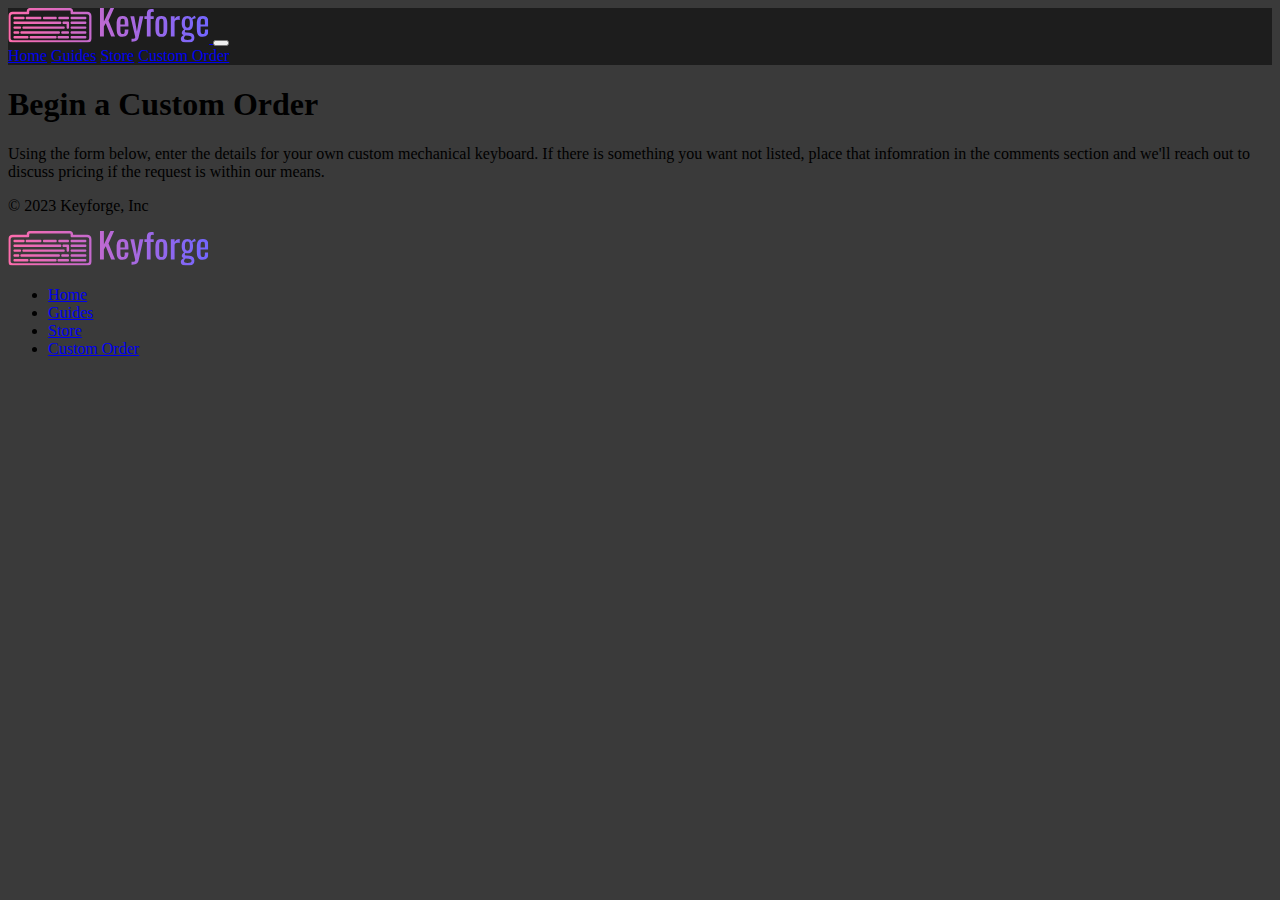
==== customOrders.html @ 04077f74 "adding initial files and folders, rough skeleton is made" ====
<!doctype html>
<html lang="en">

<head>
      <!-- Required meta tags -->
      <meta charset="utf-8">
      <meta name="viewport" content="width=device-width, initial-scale=1">

      <!-- Bootstrap CSS -->
      <link href="https://cdn.jsdelivr.net/npm/bootstrap@5.1.3/dist/css/bootstrap.min.css" rel="stylesheet"
            integrity="sha384-1BmE4kWBq78iYhFldvKuhfTAU6auU8tT94WrHftjDbrCEXSU1oBoqyl2QvZ6jIW3" crossorigin="anonymous">
      <!-- Custom styles link-->
      <link rel="stylesheet" href="./styles/style.css">

      <title>Keyforge :: Custom Orders</title>
</head>

<body>
      <!-- Fixed Navbar -->
      <nav class="navbar sticky-top navbar-expand-lg navbar-dark">
            <div class="container-fluid">
                  <a class="navbar-brand" href="./index.html">
                        <img src="./images/logo-no-background.svg" alt="Keyforge logo" height="35">
                  </a>
                  <button class="navbar-toggler" type="button" data-bs-toggle="collapse" data-bs-target="#navbarNavAltMarkup"
                        aria-controls="navbarNavAltMarkup" aria-expanded="false" aria-label="Toggle navigation">
                        <span class="navbar-toggler-icon"></span>
                  </button>
                  <div class="collapse navbar-collapse" id="navbarNavAltMarkup">
                        <div class="navbar-nav">
                              <a class="nav-link" href="./index.html">Home</a>
                              <a class="nav-link" href="./guides.html">Guides</a>
                              <a class="nav-link" href="./store.html">Store</a>
                              <a class="nav-link active" aria-current="page" href="./customOrders.html">Custom Order</a>
                        </div>
                  </div>
            </div>
      </nav>

      <!-- Begin page content -->
      <main class="flex-shrink-0 h-100">
            <div class="container">
                  <h1 class="mt-5">Begin a Custom Order</h1>
                  <p class="lead">Using the form below, enter the details for your own custom mechanical keyboard.  If there is something you want not listed, place that infomration in the comments section and we'll reach out to discuss pricing if the request is within our means.</p>
            </div>
      </main>

      <!--Fixed Footer -->
      <footer class=" footer mt-auto d-flex flex-wrap justify-content-between align-items-center py-3 my-4 border-top">
            <div class="container w-75 p-3 d-flex">
                   <p class="col-md-4 mb-0 text-muted">&copy; 2023 Keyforge, Inc</p>
      
            <a href="./index.html"
                  class="col-md-4 d-flex align-items-center justify-content-center mb-3 mb-md-0 me-md-auto link-dark text-decoration-none">
                                          <img src="./images/logo-no-background.svg" alt="Keyforge logo" height="35">

            </a>
      
            <ul class="nav col-md-4 justify-content-end">
                  <li class="nav-item"><a href="./index.html" class="nav-link px-2 text-muted">Home</a></li>
                  <li class="nav-item"><a href="./guides.html" class="nav-link px-2 text-muted">Guides</a></li>
                  <li class="nav-item"><a href="./store.html" class="nav-link px-2 text-muted">Store</a></li>
                  <li class="nav-item"><a href="./customOrders.html" class="nav-link px-2 text-muted">Custom Order</a></li>
            </ul>
            </div>
           
      </footer>
      <!--Bundled bootstrap & popper-->
      <script src="https://cdn.jsdelivr.net/npm/bootstrap@5.1.3/dist/js/bootstrap.bundle.min.js"
            integrity="sha384-ka7Sk0Gln4gmtz2MlQnikT1wXgYsOg+OMhuP+IlRH9sENBO0LRn5q+8nbTov4+1p"
            crossorigin="anonymous"></script>
</body>

</html>
---- styles/style.css ----
:root {
      --black: rgb(29, 29, 29);
      --gray: rgb(58, 58, 58);
}

body {
      background-color: var(--gray);
}

.navbar {
      background-color: var(--black);
}
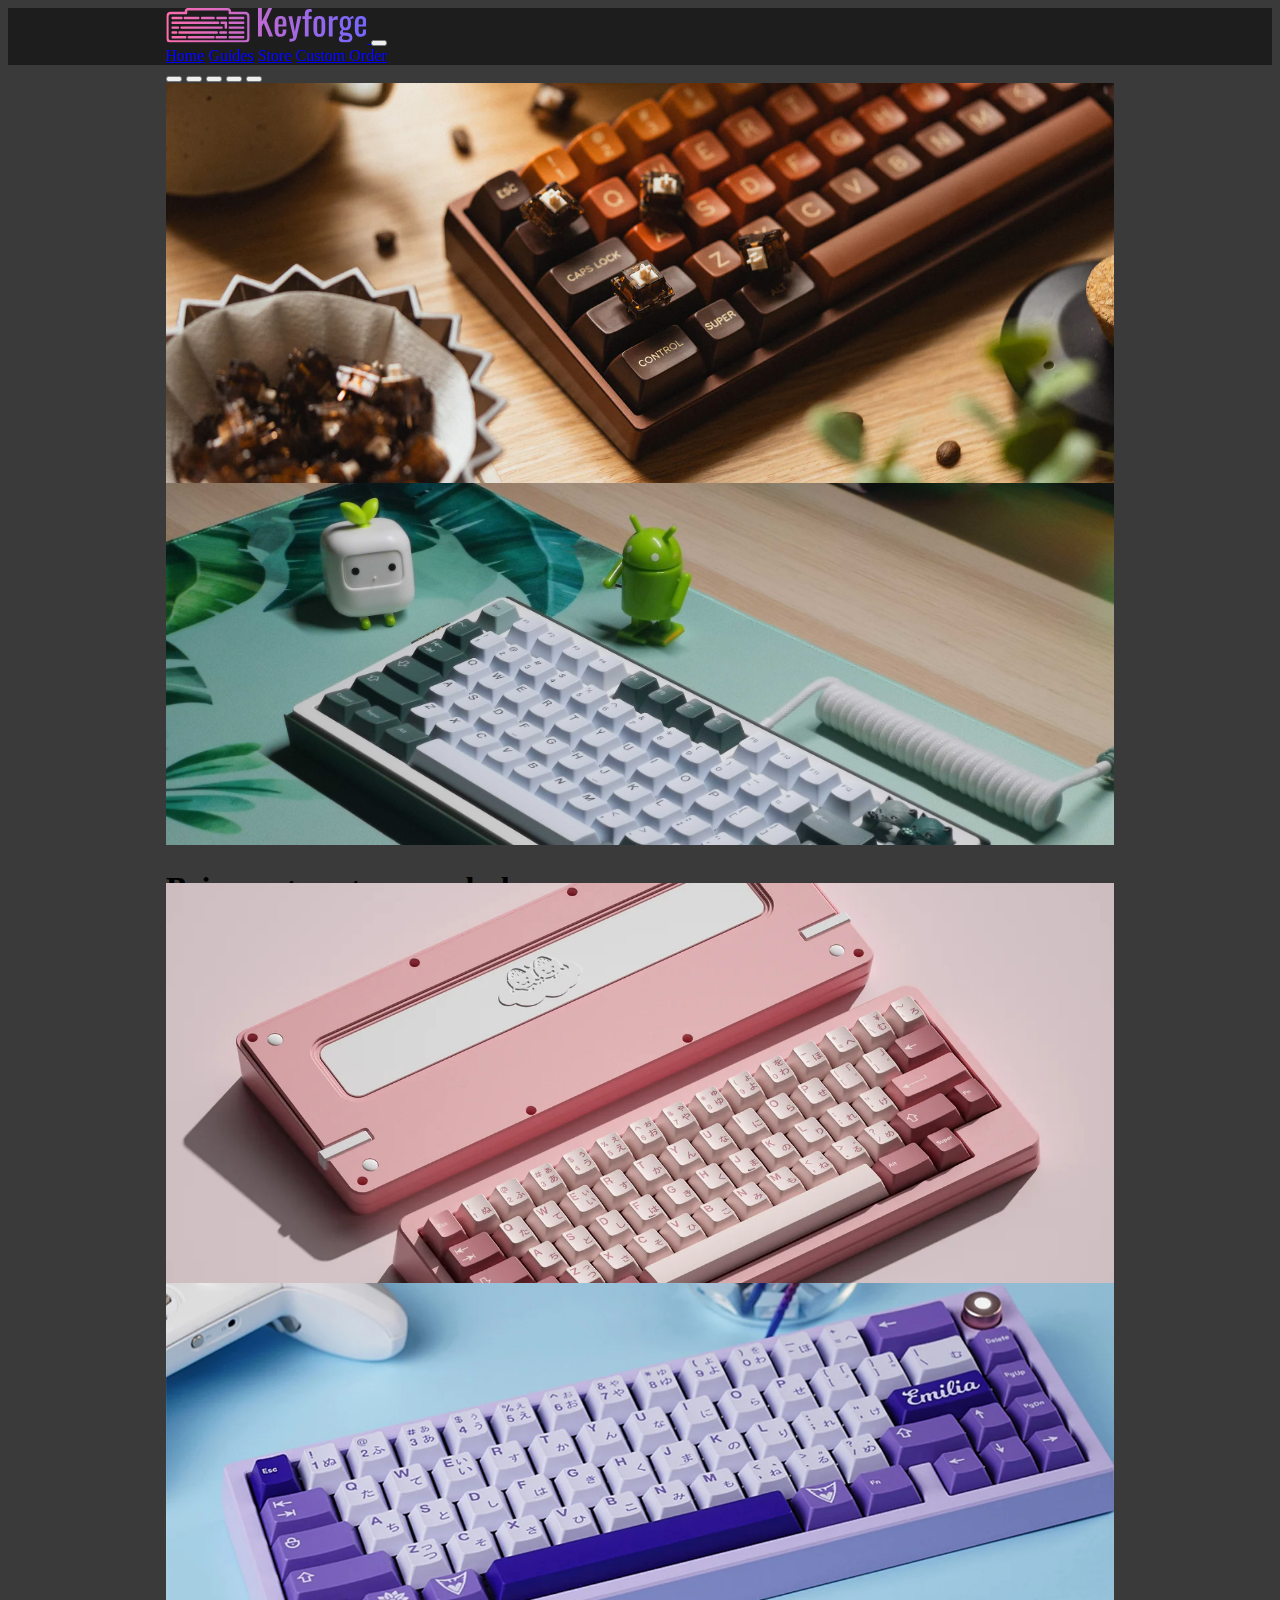
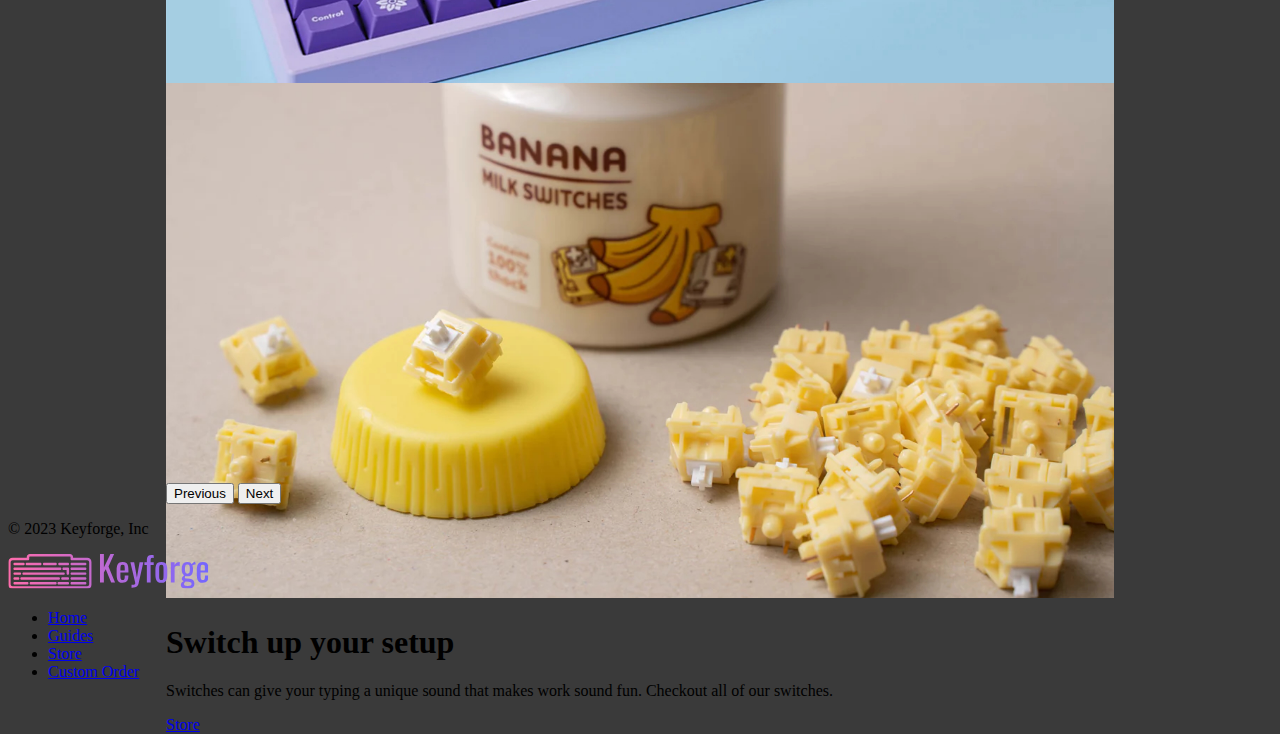
==== commit 1db39e95: "home page complete" ====
--- a/customOrders.html
+++ b/customOrders.html
@@ -16,11 +16,11 @@
 </head>
 
 <body>
-      <!-- Fixed Navbar -->
+      <!-- Navigation -->
       <nav class="navbar sticky-top navbar-expand-lg navbar-dark">
             <div class="container-fluid">
                   <a class="navbar-brand" href="./index.html">
-                        <img src="./images/logo-no-background.svg" alt="Keyforge logo" height="35">
+                        <img src="./images/logos/logo-no-background.svg" alt="Keyforge logo" height="35">
                   </a>
                   <button class="navbar-toggler" type="button" data-bs-toggle="collapse" data-bs-target="#navbarNavAltMarkup"
                         aria-controls="navbarNavAltMarkup" aria-expanded="false" aria-label="Toggle navigation">
@@ -38,12 +38,83 @@
       </nav>
 
       <!-- Begin page content -->
-      <main class="flex-shrink-0 h-100">
-            <div class="container">
-                  <h1 class="mt-5">Begin a Custom Order</h1>
-                  <p class="lead">Using the form below, enter the details for your own custom mechanical keyboard.  If there is something you want not listed, place that infomration in the comments section and we'll reach out to discuss pricing if the request is within our means.</p>
+<main class="flex-shrink-0 h-100">
+      <div id="myCarousel" class="carousel slide mb-6" data-bs-ride="carousel">
+            <div class="carousel-indicators">
+                  <button type="button" data-bs-target="#myCarousel" data-bs-slide-to="0" class="active"
+                        aria-current="true" aria-label="Slide 1"></button>
+                  <button type="button" data-bs-target="#myCarousel" data-bs-slide-to="1" aria-label="Slide 2"></button>
+                  <button type="button" data-bs-target="#myCarousel" data-bs-slide-to="2" aria-label="Slide 3"></button>
+                  <button type="button" data-bs-target="#myCarousel" data-bs-slide-to="3" aria-label="Slide 4"></button>
+                  <button type="button" data-bs-target="#myCarousel" data-bs-slide-to="4" aria-label="Slide 5"></button>
+
             </div>
-      </main>
+            <div class="carousel-inner">
+                  <div class="carousel-item active">
+                        <img src="./images/jumbotron/coffeeKeyboard.jpg" alt="coffee Keyboard">
+                        <div class="container">
+                              <div class="carousel-caption text-start">
+                                    <h1>Keyboard don't have to be boring</h1>
+                                    <p class="opacity-75">They can be an expression of your passions, build your own
+                                          custom keyboard
+                                    </p>
+                                    <p><a class="btn btn-lg btn-light" href="./customOrders.html">Custom Order</a></p>
+                              </div>
+                        </div>
+                  </div>
+                  <div class="carousel-item">
+                        <img src="./images/jumbotron/botanicalKeyboard.jpg" alt="botanical keyboard">
+                        <div class="container">
+                              <div class="carousel-caption">
+                                    <h1>Bring nature to your desk</h1>
+                                    <p>Make your setup have a botanical theme, you can find other themes in our store
+                                    </p>
+                                    <p><a class="btn btn-lg btn-light" href="./store.html">Store</a></p>
+                              </div>
+                        </div>
+                  </div>
+                  <div class="carousel-item">
+                        <img src="./images/jumbotron/pinkKeyboard.jpg" alt="pink keyboard">
+                        <div class="container">
+                              <div class="carousel-caption">
+                                    <h1>On Wednesdays, we wear pink</h1>
+                                    <p>Custom keycaps can make your keyboard pop, check out this Daifuku set.</p>
+                                    <p><a class="btn btn-lg btn-light" href="./store.html">Store</a></p>
+                              </div>
+                        </div>
+                  </div>
+                  <div class="carousel-item">
+                        <img src="./images/jumbotron/purpleKeyboard.jpg" alt="purple keyboard">
+                        <div class="container">
+                              <div class="carousel-caption text-end">
+                                    <h1>Any color you want</h1>
+                                    <p>Following our guides, you can build a keyboard in your favorite color.</p>
+                                    <p><a class="btn btn-lg btn-light" href="./guides.html">Learn More</a></p>
+                              </div>
+                        </div>
+                  </div>
+                  <div class="carousel-item">
+                        <img src="./images/jumbotron/switches.jpg" alt="switches">
+                        <div class="container">
+                              <div class="carousel-caption text-end">
+                                    <h1>Switch up your setup</h1>
+                                    <p>Switches can give your typing a unique sound that makes work sound fun. Checkout
+                                          all of our switches.</p>
+                                    <p><a class="btn btn-lg btn-light" href="./store.html">Store</a></p>
+                              </div>
+                        </div>
+                  </div>
+            </div>
+            <button class="carousel-control-prev" type="button" data-bs-target="#myCarousel" data-bs-slide="prev">
+                  <span class="carousel-control-prev-icon" aria-hidden="true"></span>
+                  <span class="visually-hidden">Previous</span>
+            </button>
+            <button class="carousel-control-next" type="button" data-bs-target="#myCarousel" data-bs-slide="next">
+                  <span class="carousel-control-next-icon" aria-hidden="true"></span>
+                  <span class="visually-hidden">Next</span>
+            </button>
+      </div>
+</main>
 
       <!--Fixed Footer -->
       <footer class=" footer mt-auto d-flex flex-wrap justify-content-between align-items-center py-3 my-4 border-top">
@@ -52,7 +123,7 @@
       
             <a href="./index.html"
                   class="col-md-4 d-flex align-items-center justify-content-center mb-3 mb-md-0 me-md-auto link-dark text-decoration-none">
-                                          <img src="./images/logo-no-background.svg" alt="Keyforge logo" height="35">
+                                          <img src="./images/logos/logo-no-background.svg" alt="Keyforge logo" height="35">
 
             </a>
       
--- a/styles/style.css
+++ b/styles/style.css
@@ -9,4 +9,77 @@
 
 .navbar {
       background-color: var(--black);
+}
+
+.learnMore {
+      width: 100%;
+      display: flex;
+      flex-direction: column;
+}
+
+main,
+.container-fluid {
+      margin: auto;
+}
+
+.carousel-item {
+      height: 400px;
+      object-fit: center;
+}
+
+.about {
+      margin-top: 3rem;
+      width: 100%;
+      display: flex;
+      justify-content: space-around;
+      flex-wrap: wrap;
+}
+
+.imageColumn {
+      display: flex;
+      flex-direction: column;
+      justify-content: space-around;
+}
+
+.card {
+      margin: 1rem;
+}
+
+@media only screen and (min-width: 600px) {
+      main {
+            width: 100%;
+      }
+
+      .learnMore {
+            width: 100%;
+            display: flex;
+            flex-direction: row;
+      }
+}
+
+@media only screen and (min-width: 1200px) {
+
+      main,
+      .container-fluid {
+            width: 75%;
+      }
+
+      .carousel-item img {
+            width: 100%;
+            object-fit: fill;
+      }
+}
+
+@media only screen and (min-width: 1600px) {
+
+      main,
+      .container-fluid {
+            width: 60%;
+      }
+
+      .carousel-item img {
+            width: 100%;
+            object-fit: fill;
+      }
+
 }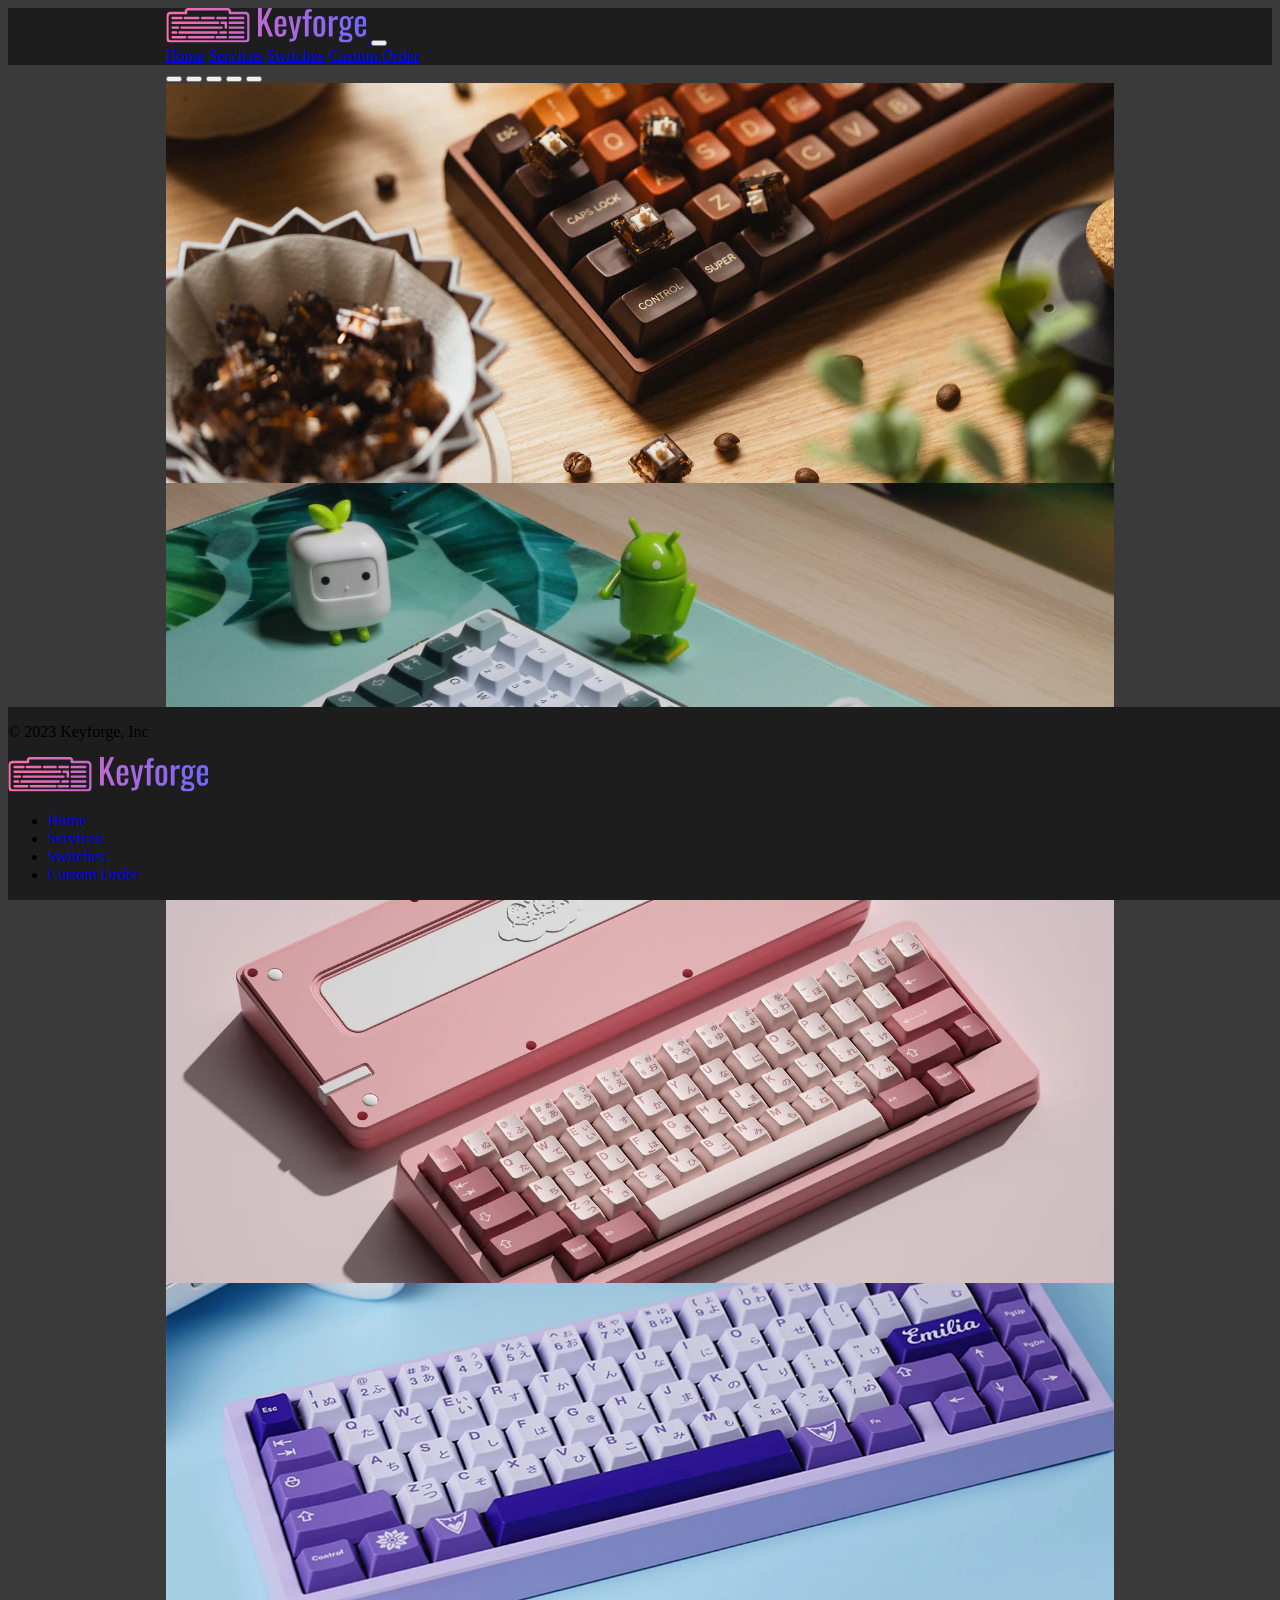
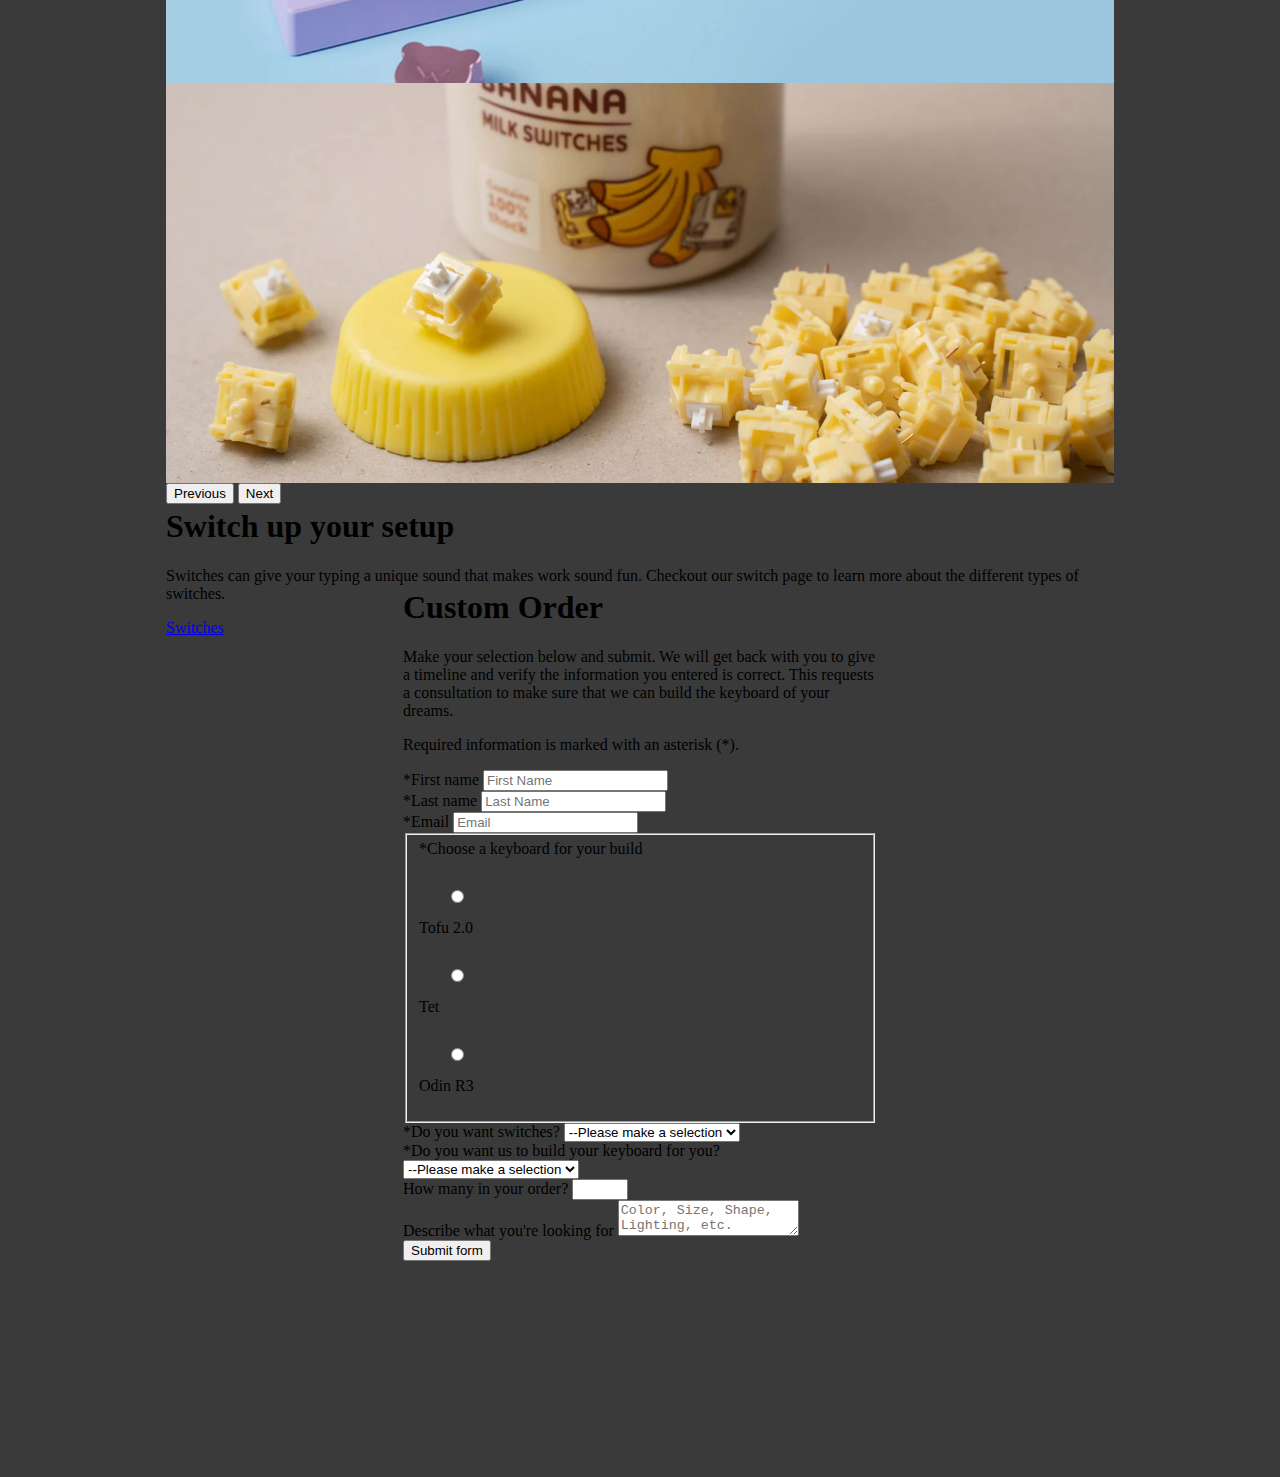
==== commit 66af0a6c: "all html and css has been validated, no errors, MD file has specified where new bootsrap compoenents" ====
--- a/customOrders.html
+++ b/customOrders.html
@@ -11,7 +11,6 @@
             integrity="sha384-1BmE4kWBq78iYhFldvKuhfTAU6auU8tT94WrHftjDbrCEXSU1oBoqyl2QvZ6jIW3" crossorigin="anonymous">
       <!-- Custom styles link-->
       <link rel="stylesheet" href="./styles/style.css">
-
       <title>Keyforge :: Custom Orders</title>
 </head>
 
@@ -22,15 +21,16 @@
                   <a class="navbar-brand" href="./index.html">
                         <img src="./images/logos/logo-no-background.svg" alt="Keyforge logo" height="35">
                   </a>
-                  <button class="navbar-toggler" type="button" data-bs-toggle="collapse" data-bs-target="#navbarNavAltMarkup"
-                        aria-controls="navbarNavAltMarkup" aria-expanded="false" aria-label="Toggle navigation">
+                  <button class="navbar-toggler" type="button" data-bs-toggle="collapse"
+                        data-bs-target="#navbarNavAltMarkup" aria-controls="navbarNavAltMarkup" aria-expanded="false"
+                        aria-label="Toggle navigation">
                         <span class="navbar-toggler-icon"></span>
                   </button>
                   <div class="collapse navbar-collapse" id="navbarNavAltMarkup">
                         <div class="navbar-nav">
                               <a class="nav-link" href="./index.html">Home</a>
-                              <a class="nav-link" href="./guides.html">Guides</a>
-                              <a class="nav-link" href="./store.html">Store</a>
+                              <a class="nav-link" href="./services.html">Services</a>
+                              <a class="nav-link" href="./switches.html">Switches</a>
                               <a class="nav-link active" aria-current="page" href="./customOrders.html">Custom Order</a>
                         </div>
                   </div>
@@ -38,108 +38,300 @@
       </nav>
 
       <!-- Begin page content -->
-<main class="flex-shrink-0 h-100">
-      <div id="myCarousel" class="carousel slide mb-6" data-bs-ride="carousel">
-            <div class="carousel-indicators">
-                  <button type="button" data-bs-target="#myCarousel" data-bs-slide-to="0" class="active"
-                        aria-current="true" aria-label="Slide 1"></button>
-                  <button type="button" data-bs-target="#myCarousel" data-bs-slide-to="1" aria-label="Slide 2"></button>
-                  <button type="button" data-bs-target="#myCarousel" data-bs-slide-to="2" aria-label="Slide 3"></button>
-                  <button type="button" data-bs-target="#myCarousel" data-bs-slide-to="3" aria-label="Slide 4"></button>
-                  <button type="button" data-bs-target="#myCarousel" data-bs-slide-to="4" aria-label="Slide 5"></button>
-
-            </div>
-            <div class="carousel-inner">
-                  <div class="carousel-item active">
-                        <img src="./images/jumbotron/coffeeKeyboard.jpg" alt="coffee Keyboard">
-                        <div class="container">
-                              <div class="carousel-caption text-start">
-                                    <h1>Keyboard don't have to be boring</h1>
-                                    <p class="opacity-75">They can be an expression of your passions, build your own
-                                          custom keyboard
-                                    </p>
-                                    <p><a class="btn btn-lg btn-light" href="./customOrders.html">Custom Order</a></p>
-                              </div>
-                        </div>
+      <main class="flex-shrink-0 h-100">
+            <div id="myCarousel" class="carousel slide mb-6" data-bs-ride="carousel">
+                  <div class="carousel-indicators">
+                        <button type="button" data-bs-target="#myCarousel" data-bs-slide-to="0" class="active"
+                              aria-current="true" aria-label="Slide 1"></button>
+                        <button type="button" data-bs-target="#myCarousel" data-bs-slide-to="1"
+                              aria-label="Slide 2"></button>
+                        <button type="button" data-bs-target="#myCarousel" data-bs-slide-to="2"
+                              aria-label="Slide 3"></button>
+                        <button type="button" data-bs-target="#myCarousel" data-bs-slide-to="3"
+                              aria-label="Slide 4"></button>
+                        <button type="button" data-bs-target="#myCarousel" data-bs-slide-to="4"
+                              aria-label="Slide 5"></button>
+
                   </div>
-                  <div class="carousel-item">
-                        <img src="./images/jumbotron/botanicalKeyboard.jpg" alt="botanical keyboard">
-                        <div class="container">
-                              <div class="carousel-caption">
-                                    <h1>Bring nature to your desk</h1>
-                                    <p>Make your setup have a botanical theme, you can find other themes in our store
-                                    </p>
-                                    <p><a class="btn btn-lg btn-light" href="./store.html">Store</a></p>
+                  <div class="carousel-inner">
+                        <div class="carousel-item active">
+                              <img src="./images/jumbotron/coffeeKeyboard.jpg" alt="coffee Keyboard">
+                              <div class="container">
+                                    <div class="carousel-caption text-start">
+                                          <h1>Keyboard don't have to be boring</h1>
+                                          <p class="opacity-75">They can be an expression of your passions, build your
+                                                own
+                                                custom keyboard
+                                          </p>
+                                          <p><a class="btn btn-lg btn-light" href="./customOrders.html">Custom Order</a>
+                                          </p>
+                                    </div>
+                              </div>
+                        </div>
+                        <div class="carousel-item">
+                              <img src="./images/jumbotron/botanicalKeyboard.jpg" alt="botanical keyboard">
+                              <div class="container">
+                                    <div class="carousel-caption">
+                                          <h1>Bring nature to your desk</h1>
+                                          <p>MWe can customize your keyboard to match you setup's theme.
+                                          </p>
+                                          <p><a class="btn btn-lg btn-light" href="./services.html">Services</a></p>
+                                    </div>
+                              </div>
+                        </div>
+                        <div class="carousel-item">
+                              <img src="./images/jumbotron/pinkKeyboard.jpg" alt="pink keyboard">
+                              <div class="container">
+                                    <div class="carousel-caption">
+                                          <h1>On Wednesdays, we wear pink</h1>
+                                          <p>Custom keycaps can make your keyboard pop, check out this Daifuku set.</p>
+                                          <p><a class="btn btn-lg btn-light" href="./services.html">Services</a></p>
+                                    </div>
+                              </div>
+                        </div>
+                        <div class="carousel-item">
+                              <img src="./images/jumbotron/purpleKeyboard.jpg" alt="purple keyboard">
+                              <div class="container">
+                                    <div class="carousel-caption text-end">
+                                          <h1>Any color you want</h1>
+                                          <p>We can build a keyboard in your favorite color.</p>
+                                          <p><a class="btn btn-lg btn-light" href="./services.html">Learn More</a></p>
+                                    </div>
+                              </div>
+                        </div>
+                        <div class="carousel-item">
+                              <img src="./images/jumbotron/switches.jpg" alt="switches">
+                              <div class="container">
+                                    <div class="carousel-caption text-end">
+                                          <h1>Switch up your setup</h1>
+                                          <p>Switches can give your typing a unique sound that makes work sound fun.
+                                                Checkout our switch page to learn more about the different types of
+                                                switches.</p>
+                                          <p><a class="btn btn-lg btn-light" href="./switches.html">Switches</a></p>
+                                    </div>
                               </div>
                         </div>
                   </div>
-                  <div class="carousel-item">
-                        <img src="./images/jumbotron/pinkKeyboard.jpg" alt="pink keyboard">
-                        <div class="container">
-                              <div class="carousel-caption">
-                                    <h1>On Wednesdays, we wear pink</h1>
-                                    <p>Custom keycaps can make your keyboard pop, check out this Daifuku set.</p>
-                                    <p><a class="btn btn-lg btn-light" href="./store.html">Store</a></p>
-                              </div>
-                        </div>
-                  </div>
-                  <div class="carousel-item">
-                        <img src="./images/jumbotron/purpleKeyboard.jpg" alt="purple keyboard">
-                        <div class="container">
-                              <div class="carousel-caption text-end">
-                                    <h1>Any color you want</h1>
-                                    <p>Following our guides, you can build a keyboard in your favorite color.</p>
-                                    <p><a class="btn btn-lg btn-light" href="./guides.html">Learn More</a></p>
-                              </div>
-                        </div>
-                  </div>
-                  <div class="carousel-item">
-                        <img src="./images/jumbotron/switches.jpg" alt="switches">
-                        <div class="container">
-                              <div class="carousel-caption text-end">
-                                    <h1>Switch up your setup</h1>
-                                    <p>Switches can give your typing a unique sound that makes work sound fun. Checkout
-                                          all of our switches.</p>
-                                    <p><a class="btn btn-lg btn-light" href="./store.html">Store</a></p>
-                              </div>
-                        </div>
-                  </div>
-            </div>
-            <button class="carousel-control-prev" type="button" data-bs-target="#myCarousel" data-bs-slide="prev">
-                  <span class="carousel-control-prev-icon" aria-hidden="true"></span>
-                  <span class="visually-hidden">Previous</span>
-            </button>
-            <button class="carousel-control-next" type="button" data-bs-target="#myCarousel" data-bs-slide="next">
-                  <span class="carousel-control-next-icon" aria-hidden="true"></span>
-                  <span class="visually-hidden">Next</span>
-            </button>
-      </div>
-</main>
+                  <button class="carousel-control-prev" type="button" data-bs-target="#myCarousel" data-bs-slide="prev">
+                        <span class="carousel-control-prev-icon" aria-hidden="true"></span>
+                        <span class="visually-hidden">Previous</span>
+                  </button>
+                  <button class="carousel-control-next" type="button" data-bs-target="#myCarousel" data-bs-slide="next">
+                        <span class="carousel-control-next-icon" aria-hidden="true"></span>
+                        <span class="visually-hidden">Next</span>
+                  </button>
+            </div>
+            <!-- Form for custom orders -->
+            <div id="formWrapper" class="bg-transparent text-light shadow-lg">
+                  <h1>Custom Order</h1>
+                        <p>Make your selection below and submit. We will get back with you to give a timeline and verify
+                              the information you entered is correct. This requests a consultation to make sure that we
+                              can build the keyboard of your dreams.</p>
+                        <p>Required information is marked with an asterisk (*).</p>
+                        <form class="was-validated" method="post">
+
+                              <div class="col">
+                                    <label for="myFName">*First name</label>
+                                    <input type="text" class="form-control" id="myFName" name="myFName"
+                                          placeholder="First Name" required>
+                                    <div class="valid-feedback hidden">
+                                          Looks good!
+                                    </div>
+                                    <div class="invalid-feedback hidden">
+                                          Please provide a valid first name.
+                                    </div>
+                              </div>
+                              <div class="col">
+                                    <label for="myLName">*Last name</label>
+                                    <input type="text" class="form-control" id="myLName" name="myLName"
+                                          placeholder="Last Name" required>
+                                    <div class="valid-feedback hidden">
+                                          Looks good!
+                                    </div>
+                                    <div class="invalid-feedback hidden">
+                                          Please provide a valid last name.
+                                    </div>
+                              </div>
+
+
+                              <div class="col">
+                                    <label for="myEmail">*Email</label>
+                                    <input type="email" class="form-control" id="myEmail" name="myEmail"
+                                          placeholder="Email" required>
+                                    <div class="valid-feedback hidden">
+                                          Looks good!
+                                    </div>
+                                    <div class="invalid-feedback hidden">
+                                          Please provide a valid email.
+                                    </div>
+                              </div>
+                              <fieldset class="form-group">
+                                    <div class="col" id="keyboardSelector">
+                                          <label for="tofu">*Choose a keyboard for your build</label>
+                                          <div id="keybaordChoices" class="form-row">
+                                                <div class="form-check">
+                                                      <input type="radio" class="form-check-input btn-check"
+                                                            name="keyboard" id="tofu" required>
+                                                      <label class="btn btn-primary keyboardSelection" for="tofu">Tofu
+                                                            2.0</label>
+                                                </div>
+
+                                                <div class="form-check">
+                                                      <input type="radio" class="form-check-input btn-check"
+                                                            name="keyboard" id="tet" required>
+                                                      <label class="btn btn-primary keyboardSelection"
+                                                            for="tet">Tet</label>
+                                                </div>
+                                                <div class="form-check">
+                                                      <input type="radio" class="form-check-input btn-check"
+                                                            name="keyboard" id="odin" required>
+                                                      <label class="btn btn-primary keyboardSelection" for="odin">Odin
+                                                            R3</label>
+                                                      <div class="valid-feedback hidden">
+                                                            Looks good!
+                                                      </div>
+                                                      <div class="invalid-feedback hidden">
+                                                            Select a keyboard!
+                                                      </div>
+                                                </div>
+                                          </div>
+                                    </div>
+                              </fieldset>
+
+                              <div class="col">
+                                    <label for="switchCheck">*Do you want switches?</label>
+                                    <select class="form-control" id="switchCheck" required>
+                                          <option value="">--Please make a selection</option>
+                                    </select>
+                                    <div class="valid-feedback hidden">
+                                          Looks good!
+                                    </div>
+                                    <div class="invalid-feedback hidden">
+                                          Please provide a switch.
+                                    </div>
+                              </div>
+                              <div class="col">
+                                    <label for="buildCheck">*Do you want us to build your keyboard for you?</label>
+                                    <select class="form-control" id="buildCheck" required>
+                                          <option value="">--Please make a selection</option>
+
+                                    </select>
+                                    <div class="valid-feedback hidden">
+                                          Looks good!
+                                    </div>
+                                    <div class="invalid-feedback hidden">
+                                          Please select whether you want us to build your board.
+                                    </div>
+                              </div>
+                              <div class="col">
+                                    <label for="quantityOrdered">How many in your order?</label>
+                                    <input type="number" min="1" max="10" step="1" value="" class="form-control"
+                                          id="quantityOrdered" name="quantityOrdered" required>
+                                    <div class="valid-feedback hidden">
+                                          Looks good!
+                                    </div>
+                                    <div class="invalid-feedback hidden">
+                                          Please slect how many keyboards you want.
+                                    </div>
+                              </div>
+
+                              <div class="mb-3 col">
+                                    <label for="myComment">Describe what you're looking for</label>
+                                    <textarea class="form-control" id="myComment" name="myComment"
+                                          placeholder="Color, Size, Shape, Lighting, etc." required></textarea>
+
+                                    <div class="invalid-feedback hidden">
+                                          Please add some comments about the keyboard of your dreams.
+                                    </div>
+                              </div>
+                              <button class="btn btn-primary" id="mySubmit" name="mySubmit" value="Submit">Submit
+                                    form</button>
+                        </form>
+            </div>
+            <div class="hidden" id="orderSummary">
+                  <h2>Order Confirmation</h2>
+                  <p>We will reach out to start a consultation and provide a rendering of what your keyboard will look
+                        like based on the information you provided. You can alter your selections at that time. You will
+                        give final confirmation for your build at that time, billing will be at the end of that meeting.
+                        Total cost provided is an estimate, the keycaps you choose will vary the price depending on what
+                        you are looking for.
+                  </p>
+                  <table class="table table-dark">
+                        <thead>
+                              <tr id="headers">
+                                    <th scope="col">Item</th>
+                                    <th scope="col">Value</th>
+                              </tr>
+                        </thead>
+                        <tbody>
+                              <tr>
+                                    <th scope="row">Name</th>
+                                    <td id="fullName"></td>
+                              </tr>
+                              <tr>
+                                    <th scope="row">Email</th>
+                                    <td id="email"></td>
+                              </tr>
+                              <tr>
+                                    <th scope="row">Keyboard</th>
+                                    <td id="keyboard"></td>
+                              </tr>
+                              <tr>
+                                    <th scope="row">Build Service</th>
+                                    <td id="build"></td>
+                              </tr>
+                              <tr>
+                                    <th scope="row">Switches</th>
+                                    <td id="switches"></td>
+                              </tr>
+                              <tr>
+                                    <th scope="row">Quantity Ordered</th>
+                                    <td id="quantity"></td>
+                              </tr>
+                              <tr>
+                                    <th scope="row">Comments</th>
+                                    <td id="comments"></td>
+                              </tr>
+                              <tr>
+                                    <th scope="row">Total</th>
+                                    <td id="total"></td>
+                              </tr>
+                        </tbody>
+                  </table>
+            </div>
+      </main>
 
       <!--Fixed Footer -->
-      <footer class=" footer mt-auto d-flex flex-wrap justify-content-between align-items-center py-3 my-4 border-top">
+      <footer
+            class=" fixed-bottom footer mt-auto d-flex flex-wrap justify-content-between align-items-center py-3 border-top">
             <div class="container w-75 p-3 d-flex">
-                   <p class="col-md-4 mb-0 text-muted">&copy; 2023 Keyforge, Inc</p>
-      
-            <a href="./index.html"
-                  class="col-md-4 d-flex align-items-center justify-content-center mb-3 mb-md-0 me-md-auto link-dark text-decoration-none">
-                                          <img src="./images/logos/logo-no-background.svg" alt="Keyforge logo" height="35">
-
-            </a>
-      
-            <ul class="nav col-md-4 justify-content-end">
-                  <li class="nav-item"><a href="./index.html" class="nav-link px-2 text-muted">Home</a></li>
-                  <li class="nav-item"><a href="./guides.html" class="nav-link px-2 text-muted">Guides</a></li>
-                  <li class="nav-item"><a href="./store.html" class="nav-link px-2 text-muted">Store</a></li>
-                  <li class="nav-item"><a href="./customOrders.html" class="nav-link px-2 text-muted">Custom Order</a></li>
-            </ul>
-            </div>
-           
+                  <p class="col-md-4 mb-0 text-muted">&copy; 2023 Keyforge, Inc</p>
+
+                  <a href="./index.html"
+                        class="col-md-4 d-flex align-items-center justify-content-center mb-3 mb-md-0 me-md-auto link-dark text-decoration-none">
+                        <img src="./images/logos/logo-no-background.svg" alt="Keyforge logo" height="35">
+
+                  </a>
+
+                  <ul class="nav col-md-4 justify-content-end">
+                        <li class="nav-item"><a href="./index.html" class="nav-link px-2 text-muted">Home</a></li>
+                        <li class="nav-item"><a href="./services.html" class="nav-link px-2 text-muted">Services</a>
+                        </li>
+                        <li class="nav-item"><a href="./switches.html" class="nav-link px-2 text-muted">Switches</a>
+                        </li>
+                        <li class="nav-item"><a href="./customOrders.html" class="nav-link px-2 text-muted">Custom
+                                    Order</a>
+                        </li>
+                  </ul>
+            </div>
+
       </footer>
       <!--Bundled bootstrap & popper-->
       <script src="https://cdn.jsdelivr.net/npm/bootstrap@5.1.3/dist/js/bootstrap.bundle.min.js"
             integrity="sha384-ka7Sk0Gln4gmtz2MlQnikT1wXgYsOg+OMhuP+IlRH9sENBO0LRn5q+8nbTov4+1p"
             crossorigin="anonymous"></script>
+      <script src="./scripts/customOrders.js"></script>
+
 </body>
 
 </html>--- a/styles/style.css
+++ b/styles/style.css
@@ -5,6 +5,157 @@
 
 body {
       background-color: var(--gray);
+      margin-bottom: 200px;
+}
+
+footer {
+      background-color: var(--black);
+      width: 100%;
+      position: absolute;
+      bottom: 0;
+}
+
+.media img {
+      width: 64px;
+      height: 64px;
+      object-fit: cover;
+}
+
+.modal-body img {
+      width: 100%;
+      object-fit: contain;
+}
+
+#servicesContent {
+      margin-bottom: 100px;
+
+}
+
+#keycapsContent,
+#buildContent,
+#lubingContent {
+      margin: 1rem auto;
+      width: 70%;
+}
+
+.media {
+      display: flex;
+      flex-direction: row;
+}
+
+#formWrapper,
+#orderSummary {
+      width: 90%;
+      margin: 3rem auto;
+      padding: 1rem;
+      border-radius: 5px;
+}
+
+#orderSummary {
+      color: whitesmoke
+}
+
+#change {
+      margin-bottom: 100px;
+}
+
+.form-check {
+      width: 95px;
+      margin: 1rem 0;
+}
+
+.quizContainer {
+      width: 80%;
+}
+
+.switchChoice {
+      height: 400px;
+      width: 75%;
+}
+
+.switchChoice img {
+      height: 300px;
+      object-fit: cover;
+}
+
+#changeSelection {
+      display: flex;
+      justify-content: center;
+}
+
+.button {
+      line-height: 50px;
+      height: 50px;
+      text-align: center;
+      width: 250px;
+      cursor: pointer;
+      color: #FFF;
+      transition: all 0.3s;
+      position: relative;
+      margin: 1rem auto;
+}
+
+.button span {
+      transition: all 0.3s;
+}
+
+.button::before {
+      content: '';
+      position: absolute;
+      bottom: 0;
+      left: 0;
+      width: 100%;
+      height: 100%;
+      z-index: 1;
+      opacity: 0;
+      transition: all 0.3s;
+      border-top-width: 1px;
+      border-bottom-width: 1px;
+      border-top-style: solid;
+      border-bottom-style: solid;
+      border-top-color: rgba(255, 255, 255, 0.5);
+      border-bottom-color: rgba(255, 255, 255, 0.5);
+      transform: scale(0.1, 1);
+}
+
+.button:hover span {
+      letter-spacing: 2px;
+}
+
+.button:hover::before {
+      opacity: 1;
+      transform: scale(1, 1);
+}
+
+.button::after {
+      content: '';
+      position: absolute;
+      bottom: 0;
+      left: 0;
+      width: 100%;
+      height: 100%;
+      z-index: 1;
+      transition: all 0.3s;
+      background-color: rgba(255, 255, 255, 0.1);
+}
+
+.button:hover::after {
+      opacity: 0;
+      transform: scale(0.1, 1);
+}
+
+.keyboardSelection {
+      width: 90px;
+}
+
+#tofu,
+#tet,
+#odin {
+      margin: 1rem 2rem;
+}
+
+.hidden {
+      display: none;
 }
 
 .navbar {
@@ -24,7 +175,17 @@
 
 .carousel-item {
       height: 400px;
-      object-fit: center;
+}
+
+.carousel-item img {
+      height: 400px;
+      width: 100%;
+      object-fit: cover;
+}
+
+.summary img {
+      height: 300px;
+      object-fit: cover;
 }
 
 .about {
@@ -43,6 +204,11 @@
 
 .card {
       margin: 1rem;
+}
+
+#learn {
+      margin-bottom: 300px;
+      ;
 }
 
 @media only screen and (min-width: 600px) {
@@ -55,6 +221,10 @@
             display: flex;
             flex-direction: row;
       }
+
+      #formWrapper {
+            width: 70%;
+      }
 }
 
 @media only screen and (min-width: 1200px) {
@@ -64,9 +234,8 @@
             width: 75%;
       }
 
-      .carousel-item img {
-            width: 100%;
-            object-fit: fill;
+      #formWrapper {
+            width: 50%;
       }
 }
 
@@ -76,10 +245,4 @@
       .container-fluid {
             width: 60%;
       }
-
-      .carousel-item img {
-            width: 100%;
-            object-fit: fill;
-      }
-
 }